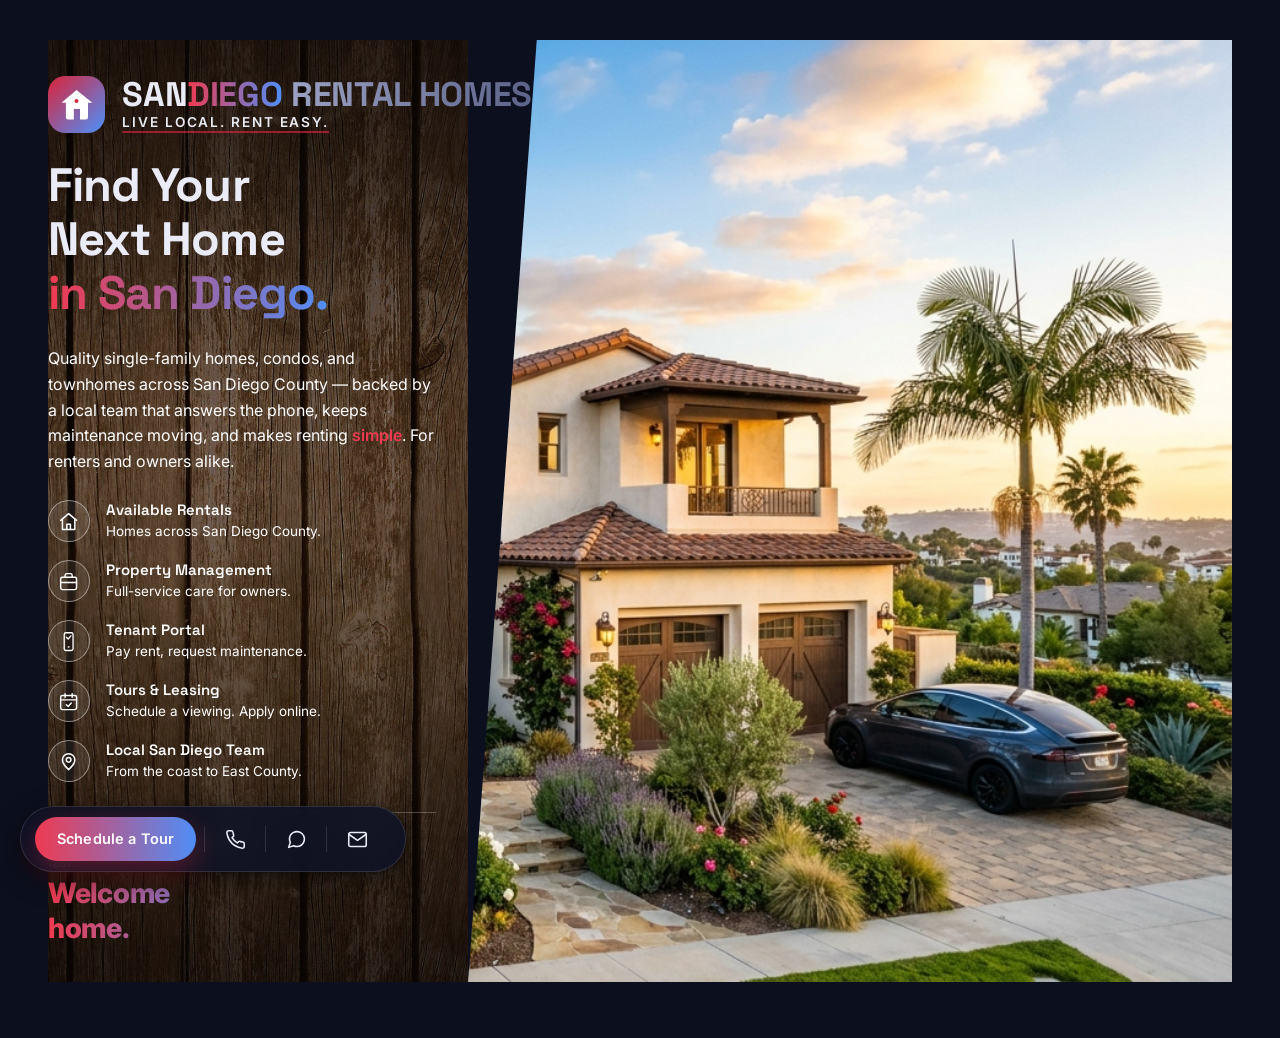
==== index.html @ 1c2e7d35 "Add ABL wood grain hero background (wood-bg.jpg + dark overlay, white text)" ====
<!doctype html>
<html lang="en">
<head>
  <meta charset="UTF-8">
  <meta name="viewport" content="width=device-width, initial-scale=1">
  <title>San Diego Rental Homes — Quality Rentals & Property Management in San Diego, CA</title>
  <meta name="description" content="Find your next home in San Diego. Quality single-family homes, condos, and townhomes for rent across San Diego County — plus full-service property management for owners. Call or text 619-642-2087.">
  <link rel="preconnect" href="https://fonts.googleapis.com">
  <link rel="preconnect" href="https://fonts.gstatic.com" crossorigin>
  <link href="https://fonts.googleapis.com/css2?family=Space+Grotesk:wght@500;600;700&family=Inter:wght@400;500;600;700&display=swap" rel="stylesheet">
  <link rel="icon" type="image/svg+xml" href="assets/logo.svg">
  <link rel="apple-touch-icon" sizes="180x180" href="assets/appicon-180.png">
  <link rel="manifest" href="site.webmanifest">
  <meta name="theme-color" content="#0b0f1e">
  <link rel="stylesheet" href="pages.css?v=14">
  <link rel="stylesheet" href="floating-bar.css?v=5">
</head>
<body>
  <div class="page">
    <div class="hero">
      <div class="hero-copy">
        <div class="brand"><a class="brand-mark" href="index.html" aria-label="San Diego Rental Homes home"><img src="assets/logo.svg" alt="San Diego Rental Homes logo"></a>

          <div class="brand-text">
            <a class="brand-home" href="index.html" aria-label="San Diego Rental Homes home"><h1 class="brand-title">SAN<span class="accent">DIEGO</span> <span class="suffix">RENTAL HOMES</span></h1></a>
            <a class="brand-sub" href="rentals.html">LIVE LOCAL. RENT EASY.</a>
          </div>
        </div>

        <h2 class="headline">
          Find Your Next Home<br>
          <span class="grad">in San Diego.</span>
        </h2>
        <p class="lede">
          Quality single-family homes, condos, and townhomes across San Diego County — backed by a local team that answers the phone, keeps maintenance moving, and makes renting <span class="hl">simple</span>. For renters and owners alike.
        </p>

      <div class="features">
        <div class="feature">
          <a class="feature-icon" href="rentals.html" aria-label="Available Rentals"><svg viewBox="0 0 24 24" fill="none" stroke-width="1.7" stroke-linecap="round" stroke-linejoin="round"><path d="M3 10.5 12 3l9 7.5"/><path d="M5 9.5V21h14V9.5"/><path d="M10 21v-6h4v6"/></svg></a>
          <div>
            <h3><a href="rentals.html">Available Rentals</a></h3>
            <p class="tight">Homes across San Diego County.</p>
          </div>
        </div>
        <div class="feature">
          <a class="feature-icon" href="management.html" aria-label="Property Management"><svg viewBox="0 0 24 24" fill="none" stroke-width="1.6" stroke-linecap="round" stroke-linejoin="round"><rect x="3" y="7" width="18" height="14" rx="2"/><path d="M8 7V5a2 2 0 0 1 2-2h4a2 2 0 0 1 2 2v2"/><path d="M3 13h18"/><path d="M8 13v0M12 13v0M16 13v0"/></svg></a>
          <div>
            <h3><a href="management.html">Property Management</a></h3>
            <p>Full-service care for owners.</p>
          </div>
        </div>
        <div class="feature">
          <a class="feature-icon" href="tenants.html" aria-label="Tenant Portal"><svg viewBox="0 0 24 24" fill="none" stroke-width="1.5"><rect x="7" y="2" width="10" height="20" rx="2"/><path d="M11 18h2"/><path d="M9.5 7l2 2 3-3.5" stroke-linecap="round" stroke-linejoin="round"/></svg></a>
          <div>
            <h3><a href="tenants.html">Tenant Portal</a></h3>
            <p>Pay rent, request maintenance.</p>
          </div>
        </div>
        <div class="feature">
          <a class="feature-icon" href="contact.html" aria-label="Tours and Leasing"><svg viewBox="0 0 24 24" fill="none" stroke-width="1.6" stroke-linecap="round" stroke-linejoin="round"><rect x="3" y="5" width="18" height="16" rx="2"/><path d="M8 3v4M16 3v4M3 10h18"/><path d="M9.5 15.5l2 2 3.5-4"/></svg></a>
          <div>
            <h3><a href="contact.html">Tours &amp; Leasing</a></h3>
            <p>Schedule a viewing. Apply online.</p>
          </div>
        </div>
        <div class="feature">
          <a class="feature-icon" href="management.html" aria-label="Local San Diego Team"><svg viewBox="0 0 24 24" fill="none" stroke-width="1.7" stroke-linecap="round" stroke-linejoin="round"><path d="M12 21s-7-6.1-7-11a7 7 0 0 1 14 0c0 4.9-7 11-7 11z"/><circle cx="12" cy="10" r="2.6"/></svg></a>
          <div>
            <h3><a href="contact.html">Local San Diego Team</a></h3>
            <p>From the coast to East County.</p>
          </div>
        </div>
      </div>

        <div class="cta-row">
          <div class="cta-text">
            Real homes. Real people. Real fast.<br>
            <a class="slamdunk-link" href="rentals.html" aria-label="See available rentals">Welcome home.</a>
          </div>

        </div>
      </div>

      <div class="hero-photo-frame">
        <img src="assets/hero.jpg" alt="A beautiful San Diego rental home at golden hour">
      </div>
    </div>
  </div>

    <script src="brand-fit.js?v=2"></script>
  <script src="swipe-nav.js?v=1"></script>
<nav class="footer-bar" role="navigation" aria-label="App actions">
  <a class="footer-btn footer-cta" aria-label="Schedule a Tour" href="contact.html"><span>Schedule a Tour</span></a>
  <div class="fb-divider"></div>
  <a class="footer-btn" aria-label="Call" href="tel:+16196422087"><svg viewBox="0 0 24 24"><path d="M22 16.92v3a2 2 0 0 1-2.18 2 19.79 19.79 0 0 1-8.63-3.07 19.5 19.5 0 0 1-6-6 19.79 19.79 0 0 1-3.07-8.67A2 2 0 0 1 4.11 2h3a2 2 0 0 1 2 1.72c.127.96.361 1.903.7 2.81a2 2 0 0 1-.45 2.11L8.09 9.91a16 16 0 0 0 6 6l1.27-1.27a2 2 0 0 1 2.11-.45c.907.339 1.85.573 2.81.7A2 2 0 0 1 22 16.92z"/></svg></a>
  <div class="fb-divider"></div>
  <a class="footer-btn" aria-label="Text" href="sms:+16196422087"><svg viewBox="0 0 24 24"><path d="M21 11.5a8.38 8.38 0 0 1-.9 3.8 8.5 8.5 0 0 1-7.6 4.7 8.38 8.38 0 0 1-3.8-.9L3 21l1.9-5.7a8.38 8.38 0 0 1-.9-3.8 8.5 8.5 0 0 1 4.7-7.6 8.38 8.38 0 0 1 3.8-.9h.5a8.48 8.48 0 0 1 8 8v.5z"/></svg></a>
  <div class="fb-divider"></div>
  <a class="footer-btn" aria-label="Email" href="mailto:buddy@birdrockfunding.com"><svg viewBox="0 0 24 24"><rect x="2" y="4" width="20" height="16" rx="2"/><path d="m22 6-10 7L2 6"/></svg></a>
</nav>
<script src="floating-bar.js?v=4"></script>

<script>
  window.chatwootSettings = {
    launcherTitle: "Chat with Buddy",
    position: 'right',
    locale: 'en',
    darkMode: 'dark',
    type: 'expanded'
  };
  (function(d,t) {
    var BASE_URL="https://app.chatwoot.com";
    var g=d.createElement(t),s=d.getElementsByTagName(t)[0];
    g.src=BASE_URL+"/packs/js/sdk.js";
    g.async = true;
    s.parentNode.insertBefore(g,s);
    g.onload=function(){
      window.chatwootSDK.run({
        websiteToken: 'w75DuTkaqM5nry2hyCZPVpFz',
        baseUrl: BASE_URL
      });
      var st = document.createElement('style');
      st.textContent = '#chatwoot_widget_launcher, .woot-widget-bubble, .chatwoot-launcher, ' +
        '.woot-widget-bubble-icon { background: linear-gradient(90deg, #ef3a50, #4f8ef7) !important; border-radius: 14px; }';
      document.head.appendChild(st);
    }
  })(document,"script");
</script>
</body>
</html>
---- pages.css ----
:root {
  --navy-950: #0b0f1e;
  --navy-900: #0f162c;
  --navy-700: #1c2547;
  --ink: #e9ecf7;
  --ink-dim: #aab1d1;
  --ink-faint: #7b83a8;
  --red: #d7263d;
  --blue: #4f8ef7;
  --red-bright: #ef3a50;
  --white: #ffffff;
  --gradient: linear-gradient(90deg, var(--red-bright), var(--blue));
}

* { box-sizing: border-box; }
html, body { margin: 0; min-height: 100%; }
html { background: var(--navy-950); }
body {
  overflow-x: hidden;
  background: var(--navy-950);
  color: var(--ink);
  font-family: Inter, ui-sans-serif, system-ui, sans-serif;
  -webkit-font-smoothing: antialiased;
}
a { color: inherit; text-decoration: none; }
h1, h2, h3 { font-family: 'Space Grotesk', Inter, ui-sans-serif, system-ui, sans-serif; }

.page { max-width: 1400px; margin: 0 auto; padding: 40px 48px 56px; }
.page-nav { display: flex; align-items: center; justify-content: space-between; gap: 20px; margin-bottom: 18px; }
.brand { display: flex; align-items: center; gap: 17.3px; }
.brand-mark { width: 56.9px; height: 56.9px; border-radius: 17.3px; object-fit: cover; flex-shrink: 0; background: linear-gradient(135deg, #d7263d, #4f8ef7); padding: 2px; }
.brand-title { margin: 0; font: 700 27.2px/1 'Space Grotesk', Inter, sans-serif; letter-spacing: -.01em; white-space: nowrap; }
.brand-title .accent, .page-heading .grad, .cta-text strong { background: var(--gradient); -webkit-background-clip: text; background-clip: text; color: transparent; }
.brand-title .suffix { background: linear-gradient(90deg, #9aa1c2, #5c6389); -webkit-background-clip: text; background-clip: text; color: transparent; }
.brand-sub { margin-top: 7px; color: #e8eaf3; font-size: 13.6px; font-weight: 600; letter-spacing: .14em; }
a.brand-sub { text-decoration: underline; text-decoration-color: rgba(215, 38, 61, .65); text-underline-offset: 4px; text-decoration-thickness: 2px; transition: color .15s, text-decoration-color .15s; }
a.brand-sub:hover { color: #ffffff; text-decoration-color: var(--blue); }
.lede-link { color: #ef3a50; font-weight: 600; text-decoration: underline; text-decoration-color: rgba(215, 38, 61, .55); text-underline-offset: 3px; transition: color .15s, text-decoration-color .15s; }
.lede-link:hover { color: var(--blue); text-decoration-color: var(--blue); }
.back-link { color: var(--ink-dim); font-size: 13px; font-weight: 600; }
.back-link:hover { color: var(--white); }

.hero { display: grid; grid-template-columns: minmax(320px, 420px) 1fr; gap: 0; align-items: stretch; min-height: 720px; }
.hero-copy { display: flex; flex-direction: column; gap: 26px; justify-content: center; padding: 32px 10px 32px 0; }
.page-heading { max-width: 410px; margin: 0; font-size: clamp(39.4px, 3.66vw, 53.4px); font-weight: 700; line-height: 1.15; letter-spacing: -.02em; }
.page-heading.heading-wide { font-size: clamp(36px, 3.25vw, 46px); letter-spacing: -.03em; }
.page-heading.mcp-heading { font-size: clamp(22px, 1.85vw, 28px); letter-spacing: -.025em; }
.page-lede { max-width: 44ch; margin: 0; color: var(--ink); font-size: 16px; line-height: 1.6; }


/* --- Homepage-specific classes (index.html) --- */
.headline { margin: 0; font-size: clamp(39.4px, 3.66vw, 53.4px); font-weight: 700; line-height: 1.15; letter-spacing: -.02em; text-wrap: balance; }
.headline .grad { background: var(--gradient); -webkit-background-clip: text; background-clip: text; color: transparent; }
.lede { max-width: 44ch; margin: 0; color: var(--ink); font-size: 16px; line-height: 1.6; }
.lede .hl { color: #ef3a50; font-weight: 600; }
.brand-mark img { width: 100%; height: 100%; object-fit: cover; border-radius: 15.3px; display: block; }
/* Side bullet list — same as Home page features */
.section-label { color: #ef3a50; font-size: 11px; font-weight: 700; letter-spacing: .18em; text-transform: uppercase; margin: 2px 0 -10px; }
.section-label:empty { display: none; }
.features { display: flex; flex-direction: column; gap: 18px; }
.features.compact { gap: 10px; }
.features.compact .feature-icon { width: 34px; height: 34px; }
.features.compact .feature-icon svg { width: 17px; height: 17px; }
.features.compact h3 { font-size: 13.5px; }
.features.compact p { font-size: 12px; }
.feature { display: flex; gap: 16px; align-items: flex-start; }
.feature-icon { width: 42px; height: 42px; border-radius: 50%; border: 1.5px solid rgba(215,38,61,0.55); display: flex; align-items: center; justify-content: center; flex-shrink: 0; background: rgba(215,38,61,0.08); color: inherit; }
.feature-icon svg { width: 21.25px; height: 21.25px; stroke: #ffffff; }
.feature h3 { font-size: 15px; font-weight: 600; margin: 0 0 2px; color: var(--ink); }
.feature p { font-size: 13.5px; line-height: 1.5; color: var(--ink-faint); margin: 0; max-width: none; }
.feature.active .feature-icon { background: var(--gradient); border-color: transparent; box-shadow: 0 6px 18px rgba(215,38,61,.35); }
.feature.active h3 a { background: var(--gradient); -webkit-background-clip: text; background-clip: text; color: transparent; }
.feature h3 a:hover { color: var(--white); }

.cta-row { display: flex; flex-direction: column; align-items: flex-start; gap: 14px; margin-top: 4px; padding-top: 20px; border-top: 1px solid rgba(255,255,255,.09); }
.cta-text { max-width: 200px; color: var(--ink); font-size: 13px; line-height: 1.5; }
.cta-text strong { font-size: 14px; font-weight: 600; }
.slamdunk-link { display: inline-block; margin-top: 4px; font-size: clamp(20px, 3vw, 28px); font-weight: 800; line-height: 1.25; letter-spacing: -.01em; background: var(--gradient); -webkit-background-clip: text; background-clip: text; color: transparent; transition: opacity .15s, transform .15s; }
.slamdunk-link:hover { opacity: .88; transform: translateY(-1px); }
.page-heading.flow-heading { letter-spacing: -.025em; }
@media (max-width: 980px) {
  .page-heading.flow-heading { font-size: clamp(35px, 7.15vw, 52px); white-space: nowrap; }
}
@media (max-width: 560px) {
  .page-heading.flow-heading { font-size: clamp(24px, 6.5vw, 34px); white-space: nowrap; }
}
.cta-button { display: inline-flex; align-items: center; gap: 10px; padding: 12px 22px; border-radius: 999px; background: var(--gradient); color: var(--white); font-size: 14.5px; font-weight: 600; white-space: nowrap; box-shadow: 0 10px 28px rgba(215,38,61,.35); }
.cta-button:hover { transform: translateY(-1px); }
.hero-photo-frame { position: relative; min-height: 720px; overflow: hidden; clip-path: polygon(9% 0%, 100% 0%, 100% 100%, 0% 100%); background: var(--navy-900); }
.hero-photo-frame img { position: absolute; inset: 0; display: block; width: 100%; height: 100%; object-fit: cover; object-position: 100% 50%; }

.page-footer { display: flex; justify-content: space-between; gap: 20px; margin-top: 22px; padding-top: 16px; border-top: 1px solid rgba(255,255,255,.09); color: var(--ink-faint); font-size: 12px; }
.footer-brand { display: flex; flex-direction: column; gap: 6px; text-align: left; }
.footer-contact { display: flex; flex-direction: column; gap: 5px; text-align: right; line-height: 1.5; }
.footer-contact a { color: var(--ink); text-decoration: underline; text-underline-offset: 3px; text-decoration-color: rgba(215,38,61,.55); }
.footer-contact a:hover { color: var(--white); }

@media (max-width: 980px) {
  .page { padding: 28px 20px 40px; }
  .page-nav { margin-bottom: 24px; }
  .brand { gap: 12px; }
  .brand-mark { width: 48px; height: 48px; border-radius: 14px; }
  .brand-title { font-size: 20px; }
  .brand-sub { font-size: 10px; letter-spacing: .11em; }
  .back-link { font-size: 12px; }
  .hero { grid-template-columns: 1fr; min-height: 0; }
  .hero-copy { gap: 20px; padding: 0 0 24px; }
  .page-heading { max-width: 680px; font-size: clamp(39.4px, 3.66vw, 53.4px); }
  .page-lede { max-width: 680px; }
  .cta-row { max-width: 680px; }
  .hero-photo-frame { min-height: 430px; clip-path: none; }
  .hero-photo-frame img { object-position: 100% 50%; }
}

@media (max-width: 560px) {
  .page-nav { align-items: flex-start; }
  .back-link { padding-top: 10px; }
  .page-heading { font-size: clamp(39.4px, 3.66vw, 53.4px); }
  .cta-text { max-width: 300px; }
  .cta-button { min-height: 44px; }
  .hero-photo-frame, .hero-photo-frame img { min-height: 330px; }
  .page-footer { flex-direction: column; gap: 8px; }
  .footer-contact { text-align: left; }
}

/* ── Wood grain hero panel (matches AmericasBestLenders.com) ── */
.hero-copy {
  background: #2b1d13 url('wood-bg.jpg') center/cover;
  box-shadow: inset 0 0 0 2000px rgba(20, 12, 6, .38);
  padding: 36px 32px 36px 0;
}
.hero-copy .lede, .hero-copy .page-lede, .hero-copy .cta-text,
.hero-copy .feature p, .hero-copy .feature h3 { color: #ffffff; }
.hero-copy .feature-icon { border-color: rgba(255,255,255,.45); background: rgba(255,255,255,.08); }
.hero-copy .cta-row { border-top-color: rgba(255,255,255,.25); }
@media (max-width: 980px) {
  .hero-copy { padding: 28px 24px; border-radius: 20px; }
}
---- floating-bar.css ----
/* Floating pill footer bar — app-style persistent actions (Glenn 9/3)
   Same pattern as his reference: centered pill, icon buttons, dividers. Styles the SlamDunk dark theme. */
:root{
  --fb-bg: rgba(13,18,38,.86);
  --fb-border: rgba(255,255,255,.12);
  --fb-icon: #e9ecf7;
  --fb-muted: #7b83a8;
  --fb-shadow:0 8px 24px rgba(0,0,0,.5), 0 2px 6px rgba(0,0,0,.3);
}
.footer-bar{
  position:fixed;
  left:20px;
  bottom:28px;
  display:flex;
  align-items:center;
  gap:6px;
  padding:10px 26px 10px 14px;
  background:var(--fb-bg);
  border:1px solid var(--fb-border);
  border-radius:999px;
  box-shadow:var(--fb-shadow);
  backdrop-filter:blur(12px);
  -webkit-backdrop-filter:blur(12px);
  z-index:9998;
}
.footer-btn{
  display:flex;
  align-items:center;
  justify-content:center;
  width:44px;
  height:44px;
  border-radius:999px;
  background:transparent;
  border:none;
  cursor:pointer;
  color:var(--fb-icon);
  transition:background .15s ease, transform .15s ease;
  text-decoration:none;
}
.footer-btn:hover:not(.active){
  background:rgba(255,255,255,.08);
  transform:translateY(-1px);
}
.footer-btn:active{
  transform:translateY(0);
}
.footer-btn.active{
  background:linear-gradient(90deg, #ef3a50, #4f8ef7);
  color:#fff;
}
.footer-btn svg{
  width:21px;
  height:21px;
  stroke:currentColor;
  fill:none;
  stroke-width:1.8;
  stroke-linecap:round;
  stroke-linejoin:round;
}
.footer-btn.footer-cta{
  width:auto;
  height:44px;
  padding:0 22px;
  background:linear-gradient(90deg, #ef3a50, #4f8ef7);
  color:#fff;
  font-weight:600;
  font-size:14.5px;
  letter-spacing:.01em;
  white-space:nowrap;
  border-radius:999px;
  box-shadow:0 10px 28px rgba(215,38,61,.35);
}
.footer-btn.footer-cta span{
  display:block;
  line-height:44px;
}
.footer-btn.footer-cta:hover{
  background:linear-gradient(90deg, #7a5be0, #3f7ef7);
  transform:translateY(-1px);
}
.fb-divider{
  width:1px;
  height:26px;
  background:var(--fb-border);
  margin:0 2px;
}
@media (max-width: 480px){
  .footer-bar{ left:12px; right:84px; bottom:18px; padding:8px 22px 8px 10px; gap:4px; overflow:hidden; }
  .footer-btn{ width:40px; height:40px; flex-shrink:0; }
  .footer-btn.footer-cta{ padding:0 18px; height:44px; font-size:14px; }
  .footer-btn.footer-cta span{ line-height:44px; }
}
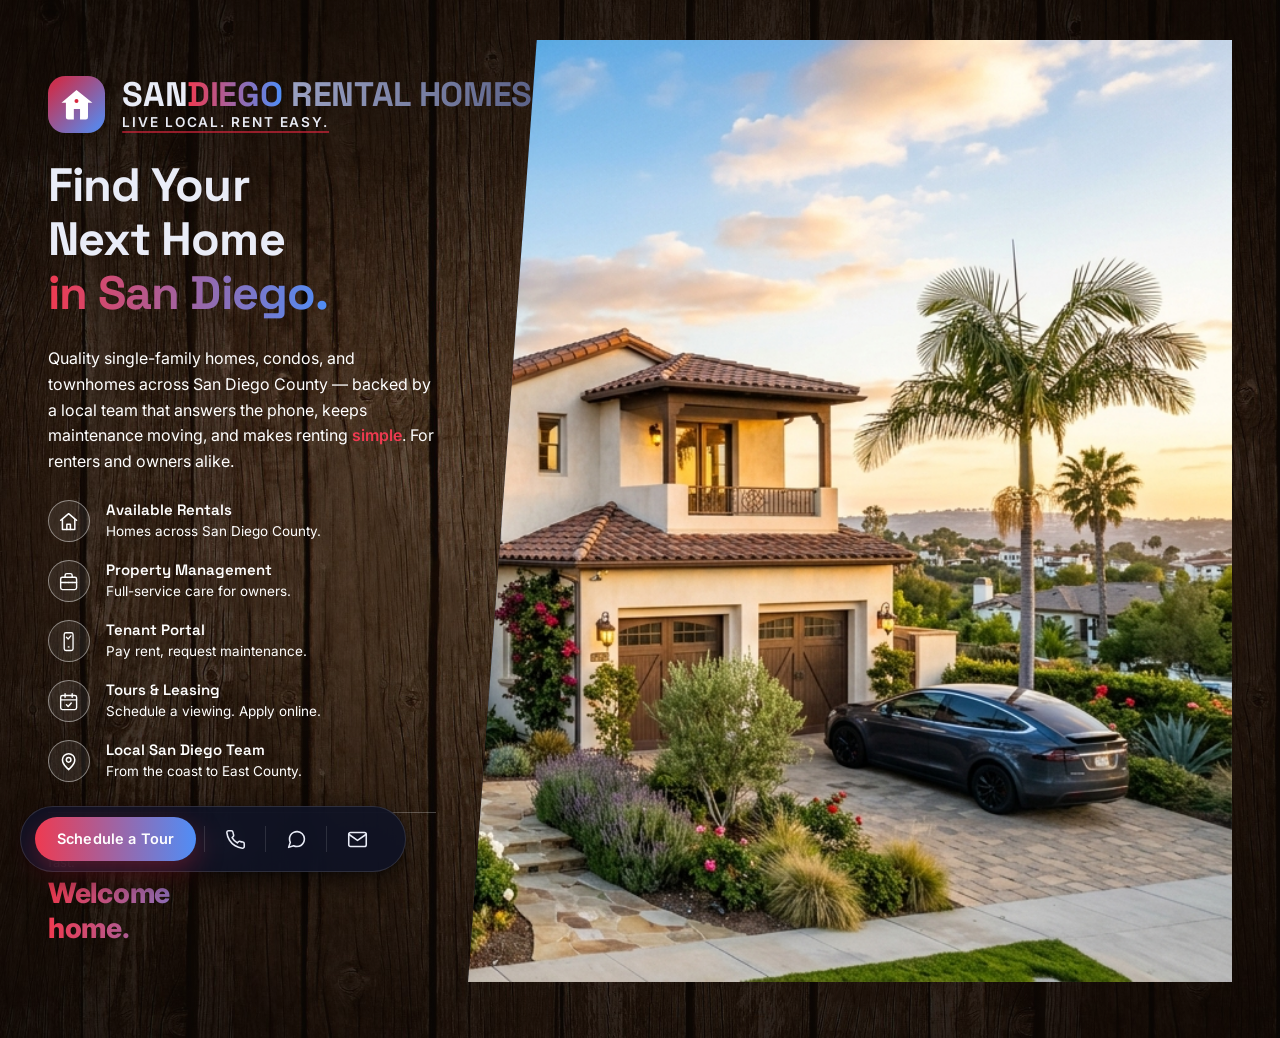
==== commit 3db6cb7a: "Wood grain full-page background, follows diagonal photo angle (dark overlay for contrast)" ====
--- a/index.html
+++ b/index.html
@@ -12,7 +12,7 @@
   <link rel="apple-touch-icon" sizes="180x180" href="assets/appicon-180.png">
   <link rel="manifest" href="site.webmanifest">
   <meta name="theme-color" content="#0b0f1e">
-  <link rel="stylesheet" href="pages.css?v=14">
+  <link rel="stylesheet" href="pages.css?v=15">
   <link rel="stylesheet" href="floating-bar.css?v=5">
 </head>
 <body>
--- a/pages.css
+++ b/pages.css
@@ -123,16 +123,19 @@
   .footer-contact { text-align: left; }
 }
 
-/* ── Wood grain hero panel (matches AmericasBestLenders.com) ── */
-.hero-copy {
-  background: #2b1d13 url('wood-bg.jpg') center/cover;
-  box-shadow: inset 0 0 0 2000px rgba(20, 12, 6, .38);
-  padding: 36px 32px 36px 0;
+/* ── Wood grain background - full page, follows photo angle (matches AmericasBestLenders.com) ── */
+html { background: #2b1d13; }
+body {
+  background:
+    linear-gradient(rgba(20, 12, 6, .45), rgba(20, 12, 6, .45)),
+    #2b1d13 url('wood-bg.jpg') center/cover;
 }
+.hero-copy { padding: 36px 32px 36px 0; }
 .hero-copy .lede, .hero-copy .page-lede, .hero-copy .cta-text,
 .hero-copy .feature p, .hero-copy .feature h3 { color: #ffffff; }
 .hero-copy .feature-icon { border-color: rgba(255,255,255,.45); background: rgba(255,255,255,.08); }
 .hero-copy .cta-row { border-top-color: rgba(255,255,255,.25); }
+.page-footer { border-top-color: rgba(255,255,255,.25); }
 @media (max-width: 980px) {
   .hero-copy { padding: 28px 24px; border-radius: 20px; }
 }
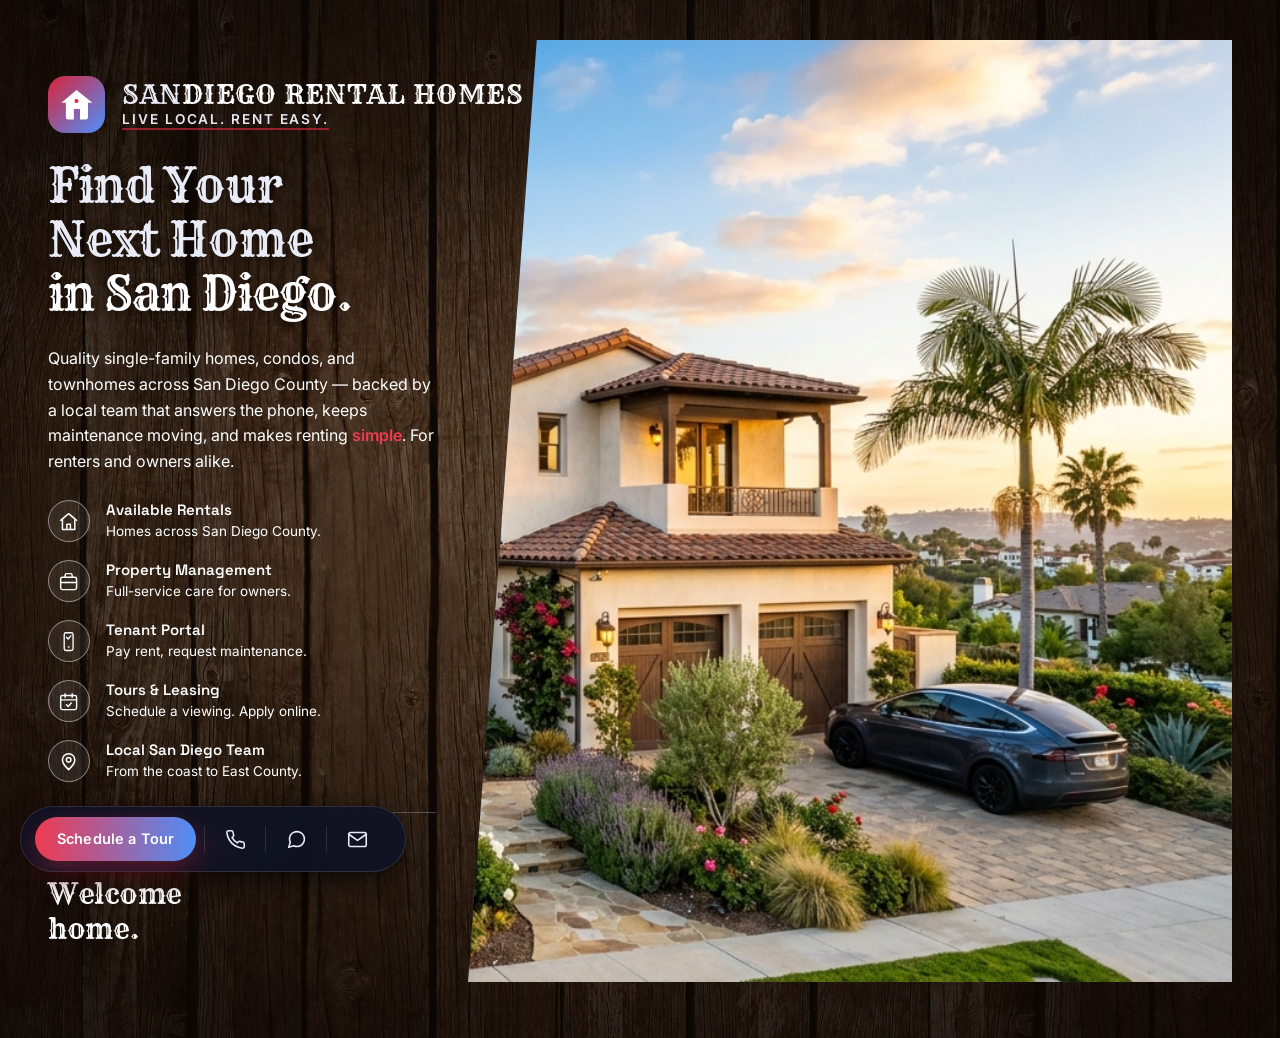
==== commit e3322613: "Add floating footer to all sub-pages, all-white titles, cowboy Rye font lettering" ====
--- a/index.html
+++ b/index.html
@@ -7,12 +7,12 @@
   <meta name="description" content="Find your next home in San Diego. Quality single-family homes, condos, and townhomes for rent across San Diego County — plus full-service property management for owners. Call or text 619-642-2087.">
   <link rel="preconnect" href="https://fonts.googleapis.com">
   <link rel="preconnect" href="https://fonts.gstatic.com" crossorigin>
-  <link href="https://fonts.googleapis.com/css2?family=Space+Grotesk:wght@500;600;700&family=Inter:wght@400;500;600;700&display=swap" rel="stylesheet">
+  <link href="https://fonts.googleapis.com/css2?family=Rye&family=Space+Grotesk:wght@500;600;700&family=Inter:wght@400;500;600;700&display=swap" rel="stylesheet">
   <link rel="icon" type="image/svg+xml" href="assets/logo.svg">
   <link rel="apple-touch-icon" sizes="180x180" href="assets/appicon-180.png">
   <link rel="manifest" href="site.webmanifest">
   <meta name="theme-color" content="#0b0f1e">
-  <link rel="stylesheet" href="pages.css?v=15">
+  <link rel="stylesheet" href="pages.css?v=16">
   <link rel="stylesheet" href="floating-bar.css?v=5">
 </head>
 <body>
--- a/pages.css
+++ b/pages.css
@@ -139,3 +139,14 @@
 @media (max-width: 980px) {
   .hero-copy { padding: 28px 24px; border-radius: 20px; }
 }
+
+/* -- Titles ALL WHITE + cowboy lettering (Glenn 9/13 3:01 PM) -- */
+.brand-title { font-family: 'Rye', 'Space Grotesk', serif; font-weight: 400; letter-spacing: .02em; }
+.headline, .page-heading, .slamdunk-link { font-family: 'Rye', 'Space Grotesk', serif; font-weight: 400; }
+.headline .grad, .page-heading .grad, .brand-title .accent, .brand-title .suffix,
+.cta-text strong, .slamdunk-link { background: none !important; -webkit-background-clip: initial !important; background-clip: initial !important; color: #ffffff !important; }
+.brand-title .accent { color: #ffffff !important; }
+.brand-title .suffix { color: #ffffff !important; }
+.headline { text-shadow: 0 2px 10px rgba(0,0,0,.45); }
+.brand-title { font-size: 25px; }
+@media (max-width: 980px) { .brand-title { font-size: 18px; } }
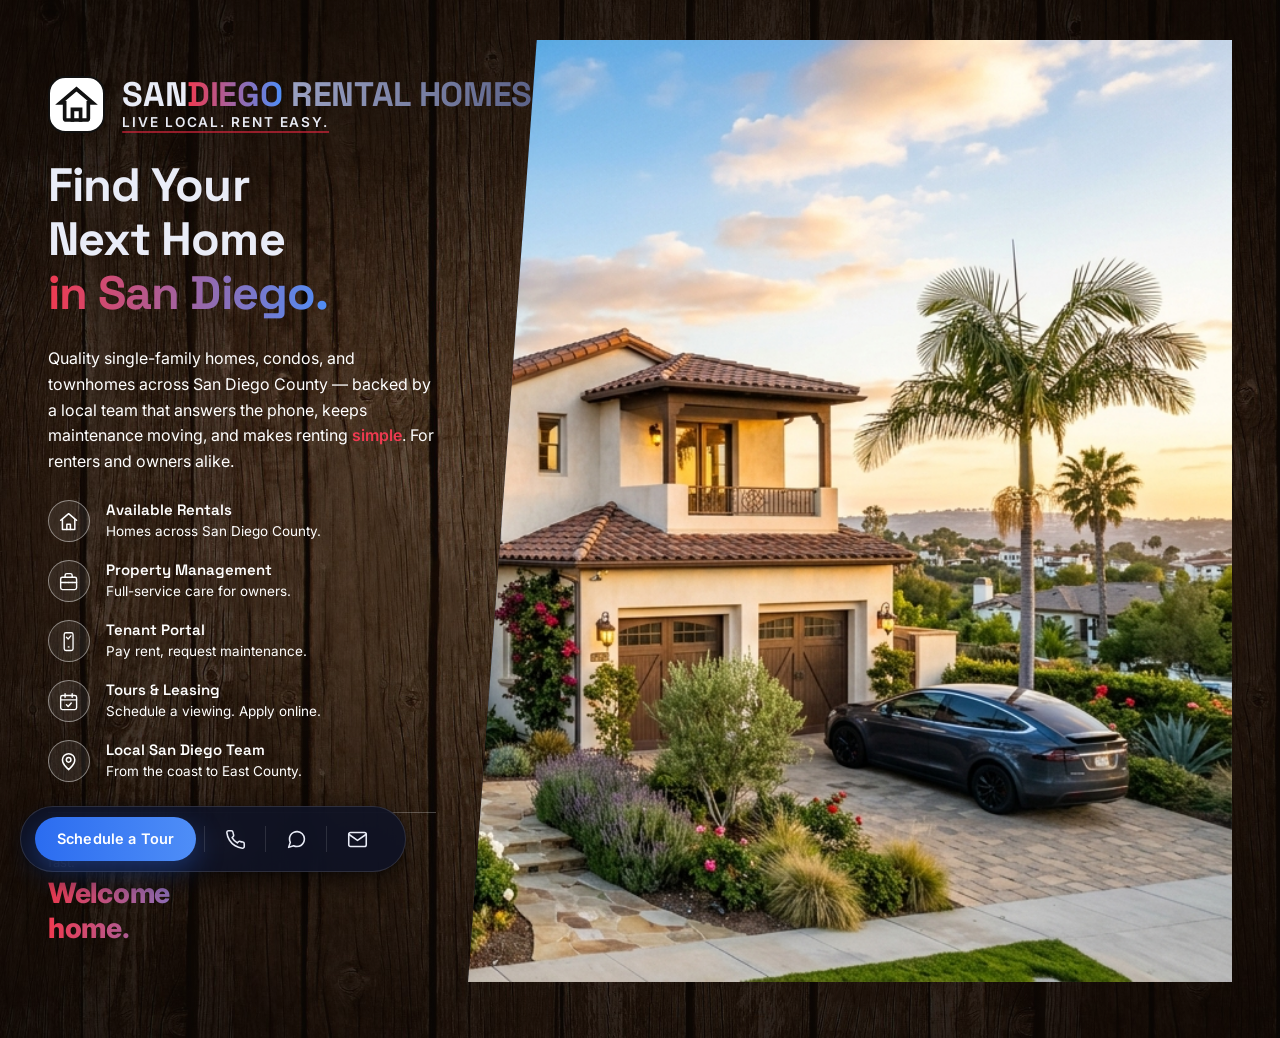
==== commit c1082ce2: "Revert cowboy titles, live chat + Schedule gradient blue, rancher-brand black-on-white house logo" ====
--- a/index.html
+++ b/index.html
@@ -7,13 +7,13 @@
   <meta name="description" content="Find your next home in San Diego. Quality single-family homes, condos, and townhomes for rent across San Diego County — plus full-service property management for owners. Call or text 619-642-2087.">
   <link rel="preconnect" href="https://fonts.googleapis.com">
   <link rel="preconnect" href="https://fonts.gstatic.com" crossorigin>
-  <link href="https://fonts.googleapis.com/css2?family=Rye&family=Space+Grotesk:wght@500;600;700&family=Inter:wght@400;500;600;700&display=swap" rel="stylesheet">
+  <link href="https://fonts.googleapis.com/css2?family=Space+Grotesk:wght@500;600;700&family=Inter:wght@400;500;600;700&display=swap" rel="stylesheet">
   <link rel="icon" type="image/svg+xml" href="assets/logo.svg">
   <link rel="apple-touch-icon" sizes="180x180" href="assets/appicon-180.png">
   <link rel="manifest" href="site.webmanifest">
   <meta name="theme-color" content="#0b0f1e">
-  <link rel="stylesheet" href="pages.css?v=16">
-  <link rel="stylesheet" href="floating-bar.css?v=5">
+  <link rel="stylesheet" href="pages.css?v=17">
+  <link rel="stylesheet" href="floating-bar.css?v=6">
 </head>
 <body>
   <div class="page">
@@ -122,7 +122,7 @@
       });
       var st = document.createElement('style');
       st.textContent = '#chatwoot_widget_launcher, .woot-widget-bubble, .chatwoot-launcher, ' +
-        '.woot-widget-bubble-icon { background: linear-gradient(90deg, #ef3a50, #4f8ef7) !important; border-radius: 14px; }';
+        '.woot-widget-bubble-icon { background: linear-gradient(90deg, #2b6cf0, #4f8ef7) !important; border-radius: 14px; }';
       document.head.appendChild(st);
     }
   })(document,"script");
--- a/pages.css
+++ b/pages.css
@@ -140,13 +140,5 @@
   .hero-copy { padding: 28px 24px; border-radius: 20px; }
 }
 
-/* -- Titles ALL WHITE + cowboy lettering (Glenn 9/13 3:01 PM) -- */
-.brand-title { font-family: 'Rye', 'Space Grotesk', serif; font-weight: 400; letter-spacing: .02em; }
-.headline, .page-heading, .slamdunk-link { font-family: 'Rye', 'Space Grotesk', serif; font-weight: 400; }
-.headline .grad, .page-heading .grad, .brand-title .accent, .brand-title .suffix,
-.cta-text strong, .slamdunk-link { background: none !important; -webkit-background-clip: initial !important; background-clip: initial !important; color: #ffffff !important; }
-.brand-title .accent { color: #ffffff !important; }
-.brand-title .suffix { color: #ffffff !important; }
-.headline { text-shadow: 0 2px 10px rgba(0,0,0,.45); }
-.brand-title { font-size: 25px; }
-@media (max-width: 980px) { .brand-title { font-size: 18px; } }
+/* -- Rancher-brand logo plate (Glenn 9/13 3:23 PM) -- */
+.brand-mark { background: #ffffff; border: 2.5px solid #111111; }
--- a/floating-bar.css
+++ b/floating-bar.css
@@ -45,7 +45,7 @@
   transform:translateY(0);
 }
 .footer-btn.active{
-  background:linear-gradient(90deg, #ef3a50, #4f8ef7);
+  background:linear-gradient(90deg, #2b6cf0, #4f8ef7);
   color:#fff;
 }
 .footer-btn svg{
@@ -61,21 +61,21 @@
   width:auto;
   height:44px;
   padding:0 22px;
-  background:linear-gradient(90deg, #ef3a50, #4f8ef7);
+  background:linear-gradient(90deg, #2b6cf0, #4f8ef7);
   color:#fff;
   font-weight:600;
   font-size:14.5px;
   letter-spacing:.01em;
   white-space:nowrap;
   border-radius:999px;
-  box-shadow:0 10px 28px rgba(215,38,61,.35);
+  box-shadow:0 10px 28px rgba(43,108,240,.35);
 }
 .footer-btn.footer-cta span{
   display:block;
   line-height:44px;
 }
 .footer-btn.footer-cta:hover{
-  background:linear-gradient(90deg, #7a5be0, #3f7ef7);
+  background:linear-gradient(90deg, #1e56d6, #3a7ef5);
   transform:translateY(-1px);
 }
 .fb-divider{
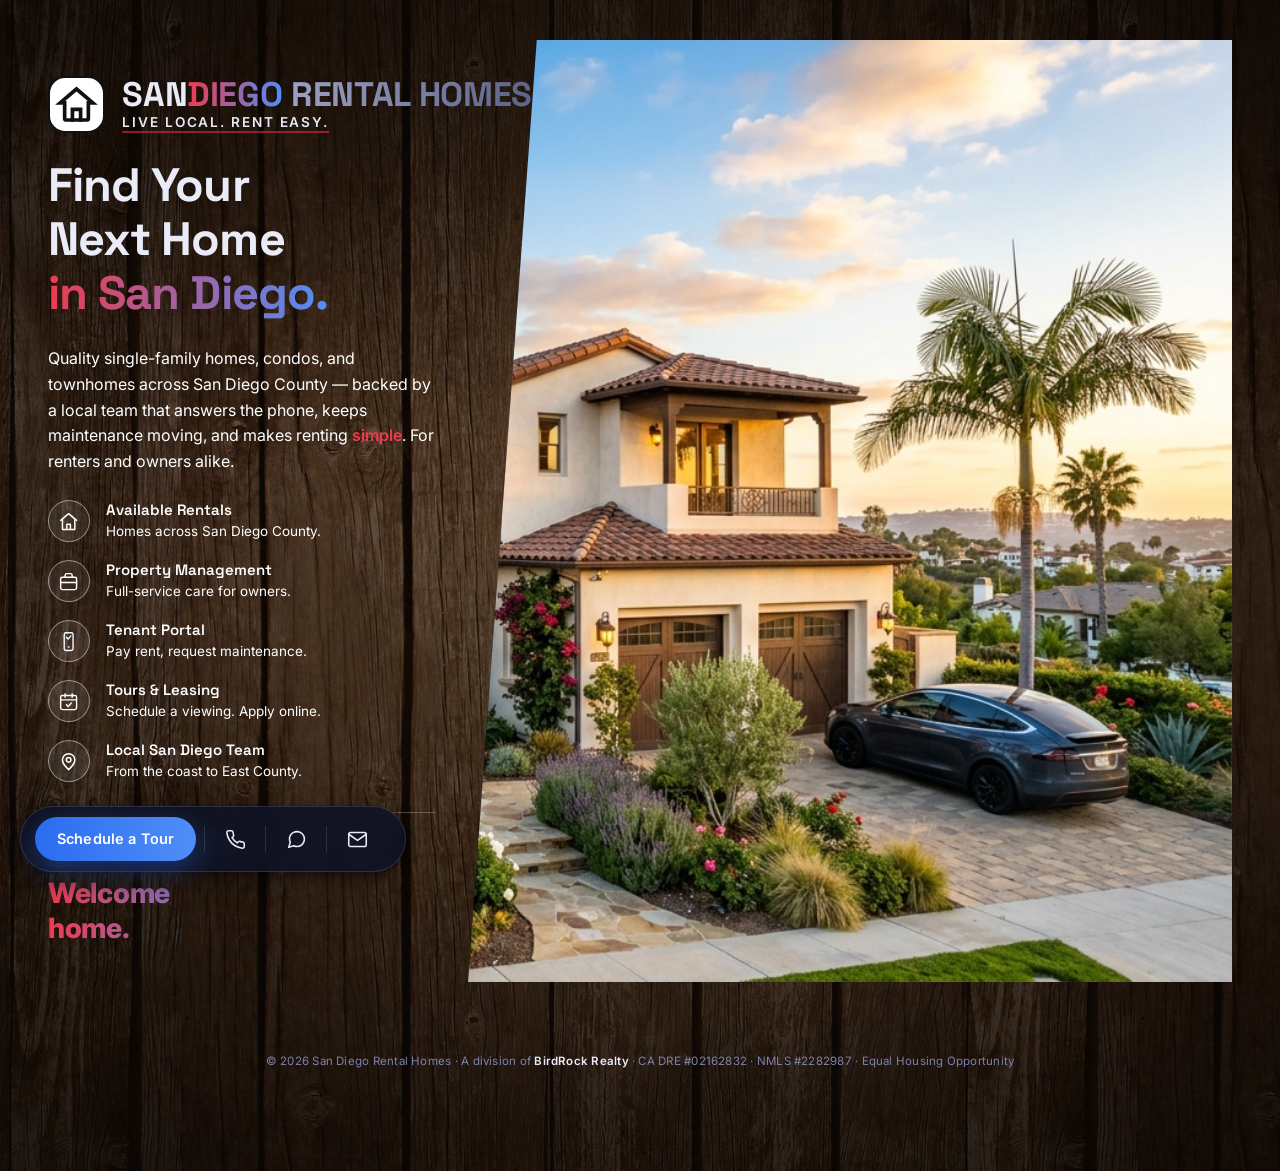
==== commit ba255a5f: "Add legal licensing footer: division of BirdRock Realty, CA DRE #02162832, NMLS #2282987, Equal Hous" ====
--- a/index.html
+++ b/index.html
@@ -13,7 +13,7 @@
   <link rel="manifest" href="site.webmanifest">
   <meta name="theme-color" content="#0b0f1e">
   <link rel="stylesheet" href="pages.css?v=17">
-  <link rel="stylesheet" href="floating-bar.css?v=6">
+  <link rel="stylesheet" href="floating-bar.css?v=7">
 </head>
 <body>
   <div class="page">
@@ -99,7 +99,7 @@
   <div class="fb-divider"></div>
   <a class="footer-btn" aria-label="Email" href="mailto:buddy@birdrockfunding.com"><svg viewBox="0 0 24 24"><rect x="2" y="4" width="20" height="16" rx="2"/><path d="m22 6-10 7L2 6"/></svg></a>
 </nav>
-<script src="floating-bar.js?v=4"></script>
+<script src="floating-bar.js?v=5"></script>
 
 <script>
   window.chatwootSettings = {
--- a/floating-bar.css
+++ b/floating-bar.css
@@ -84,6 +84,18 @@
   background:var(--fb-border);
   margin:0 2px;
 }
+
+/* Legal licensing footer (Glenn 9/13) */
+.legal-footer{
+  margin-top:14px;
+  padding:0 4px 100px;
+  color:var(--fb-muted);
+  font-size:11.5px;
+  text-align:center;
+  letter-spacing:.02em;
+  line-height:1.6;
+}
+.legal-footer .lf-strong{ font-weight:600; color:#e9ecf7; }
 @media (max-width: 480px){
   .footer-bar{ left:12px; right:84px; bottom:18px; padding:8px 22px 8px 10px; gap:4px; overflow:hidden; }
   .footer-btn{ width:40px; height:40px; flex-shrink:0; }
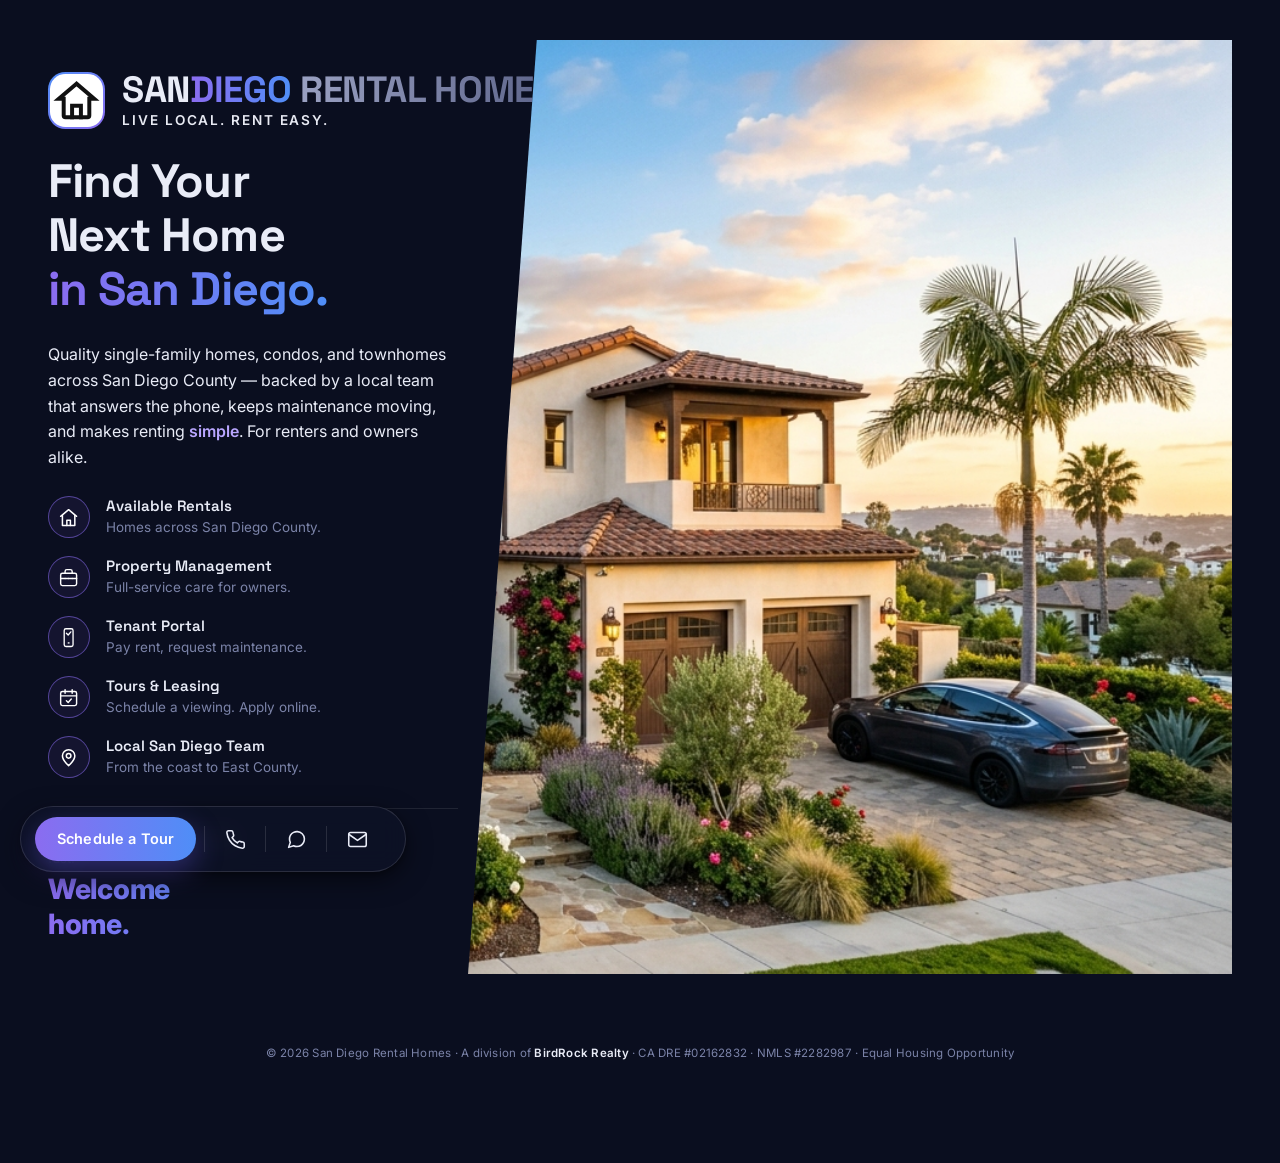
==== commit 7621853a: "Convert to SlamDunk Technologies template (Glenn 9/22): adopt slamdunktechnologies.com pages.css the" ====
--- a/index.html
+++ b/index.html
@@ -11,9 +11,9 @@
   <link rel="icon" type="image/svg+xml" href="assets/logo.svg">
   <link rel="apple-touch-icon" sizes="180x180" href="assets/appicon-180.png">
   <link rel="manifest" href="site.webmanifest">
-  <meta name="theme-color" content="#0b0f1e">
-  <link rel="stylesheet" href="pages.css?v=17">
-  <link rel="stylesheet" href="floating-bar.css?v=7">
+  <meta name="theme-color" content="#000000">
+  <link rel="stylesheet" href="pages.css?v=12">
+  <link rel="stylesheet" href="floating-bar.css?v=4">
 </head>
 <body>
   <div class="page">
@@ -117,7 +117,7 @@
     s.parentNode.insertBefore(g,s);
     g.onload=function(){
       window.chatwootSDK.run({
-        websiteToken: 'w75DuTkaqM5nry2hyCZPVpFz',
+        websiteToken: 'yThfudZBD2Ke6P4F8vaH173w',
         baseUrl: BASE_URL
       });
       var st = document.createElement('style');
--- a/pages.css
+++ b/pages.css
@@ -1,19 +1,18 @@
 :root {
-  --navy-950: #0b0f1e;
-  --navy-900: #0f162c;
+  --navy-950: #0a0e1f;
+  --navy-900: #0d1226;
   --navy-700: #1c2547;
   --ink: #e9ecf7;
   --ink-dim: #aab1d1;
   --ink-faint: #7b83a8;
-  --red: #d7263d;
+  --violet: #8b6cf0;
   --blue: #4f8ef7;
-  --red-bright: #ef3a50;
   --white: #ffffff;
-  --gradient: linear-gradient(90deg, var(--red-bright), var(--blue));
+  --gradient: linear-gradient(90deg, var(--violet), var(--blue));
 }
 
 * { box-sizing: border-box; }
-html, body { margin: 0; min-height: 100%; }
+html, body { margin: 0; min-height: 100%; overscroll-behavior-x: none; }
 html { background: var(--navy-950); }
 body {
   overflow-x: hidden;
@@ -28,14 +27,14 @@
 .page { max-width: 1400px; margin: 0 auto; padding: 40px 48px 56px; }
 .page-nav { display: flex; align-items: center; justify-content: space-between; gap: 20px; margin-bottom: 18px; }
 .brand { display: flex; align-items: center; gap: 17.3px; }
-.brand-mark { width: 56.9px; height: 56.9px; border-radius: 17.3px; object-fit: cover; flex-shrink: 0; background: linear-gradient(135deg, #d7263d, #4f8ef7); padding: 2px; }
+.brand-mark { width: 56.9px; height: 56.9px; border-radius: 17.3px; object-fit: cover; flex-shrink: 0; background: linear-gradient(135deg, #4f8ef7, #8b6cf0); padding: 2px; }
 .brand-title { margin: 0; font: 700 27.2px/1 'Space Grotesk', Inter, sans-serif; letter-spacing: -.01em; white-space: nowrap; }
 .brand-title .accent, .page-heading .grad, .cta-text strong { background: var(--gradient); -webkit-background-clip: text; background-clip: text; color: transparent; }
 .brand-title .suffix { background: linear-gradient(90deg, #9aa1c2, #5c6389); -webkit-background-clip: text; background-clip: text; color: transparent; }
 .brand-sub { margin-top: 7px; color: #e8eaf3; font-size: 13.6px; font-weight: 600; letter-spacing: .14em; }
-a.brand-sub { text-decoration: underline; text-decoration-color: rgba(215, 38, 61, .65); text-underline-offset: 4px; text-decoration-thickness: 2px; transition: color .15s, text-decoration-color .15s; }
+a.brand-sub { text-decoration: none; transition: color .15s; }
 a.brand-sub:hover { color: #ffffff; text-decoration-color: var(--blue); }
-.lede-link { color: #ef3a50; font-weight: 600; text-decoration: underline; text-decoration-color: rgba(215, 38, 61, .55); text-underline-offset: 3px; transition: color .15s, text-decoration-color .15s; }
+.lede-link { color: #a98cff; font-weight: 600; text-decoration: underline; text-decoration-color: rgba(139, 108, 240, .55); text-underline-offset: 3px; transition: color .15s, text-decoration-color .15s; }
 .lede-link:hover { color: var(--blue); text-decoration-color: var(--blue); }
 .back-link { color: var(--ink-dim); font-size: 13px; font-weight: 600; }
 .back-link:hover { color: var(--white); }
@@ -52,10 +51,10 @@
 .headline { margin: 0; font-size: clamp(39.4px, 3.66vw, 53.4px); font-weight: 700; line-height: 1.15; letter-spacing: -.02em; text-wrap: balance; }
 .headline .grad { background: var(--gradient); -webkit-background-clip: text; background-clip: text; color: transparent; }
 .lede { max-width: 44ch; margin: 0; color: var(--ink); font-size: 16px; line-height: 1.6; }
-.lede .hl { color: #ef3a50; font-weight: 600; }
+.lede .hl { color: #b9a6ff; font-weight: 600; }
 .brand-mark img { width: 100%; height: 100%; object-fit: cover; border-radius: 15.3px; display: block; }
 /* Side bullet list — same as Home page features */
-.section-label { color: #ef3a50; font-size: 11px; font-weight: 700; letter-spacing: .18em; text-transform: uppercase; margin: 2px 0 -10px; }
+.section-label { color: #b9a6ff; font-size: 11px; font-weight: 700; letter-spacing: .18em; text-transform: uppercase; margin: 2px 0 -10px; }
 .section-label:empty { display: none; }
 .features { display: flex; flex-direction: column; gap: 18px; }
 .features.compact { gap: 10px; }
@@ -64,11 +63,11 @@
 .features.compact h3 { font-size: 13.5px; }
 .features.compact p { font-size: 12px; }
 .feature { display: flex; gap: 16px; align-items: flex-start; }
-.feature-icon { width: 42px; height: 42px; border-radius: 50%; border: 1.5px solid rgba(215,38,61,0.55); display: flex; align-items: center; justify-content: center; flex-shrink: 0; background: rgba(215,38,61,0.08); color: inherit; }
+.feature-icon { width: 42px; height: 42px; border-radius: 50%; border: 1.5px solid rgba(139,108,240,0.55); display: flex; align-items: center; justify-content: center; flex-shrink: 0; background: rgba(139,108,240,0.08); color: inherit; }
 .feature-icon svg { width: 21.25px; height: 21.25px; stroke: #ffffff; }
 .feature h3 { font-size: 15px; font-weight: 600; margin: 0 0 2px; color: var(--ink); }
 .feature p { font-size: 13.5px; line-height: 1.5; color: var(--ink-faint); margin: 0; max-width: none; }
-.feature.active .feature-icon { background: var(--gradient); border-color: transparent; box-shadow: 0 6px 18px rgba(215,38,61,.35); }
+.feature.active .feature-icon { background: var(--gradient); border-color: transparent; box-shadow: 0 6px 18px rgba(107,90,240,.35); }
 .feature.active h3 a { background: var(--gradient); -webkit-background-clip: text; background-clip: text; color: transparent; }
 .feature h3 a:hover { color: var(--white); }
 
@@ -84,7 +83,7 @@
 @media (max-width: 560px) {
   .page-heading.flow-heading { font-size: clamp(24px, 6.5vw, 34px); white-space: nowrap; }
 }
-.cta-button { display: inline-flex; align-items: center; gap: 10px; padding: 12px 22px; border-radius: 999px; background: var(--gradient); color: var(--white); font-size: 14.5px; font-weight: 600; white-space: nowrap; box-shadow: 0 10px 28px rgba(215,38,61,.35); }
+.cta-button { display: inline-flex; align-items: center; gap: 10px; padding: 12px 22px; border-radius: 999px; background: var(--gradient); color: var(--white); font-size: 14.5px; font-weight: 600; white-space: nowrap; box-shadow: 0 10px 28px rgba(107,90,240,.35); }
 .cta-button:hover { transform: translateY(-1px); }
 .hero-photo-frame { position: relative; min-height: 720px; overflow: hidden; clip-path: polygon(9% 0%, 100% 0%, 100% 100%, 0% 100%); background: var(--navy-900); }
 .hero-photo-frame img { position: absolute; inset: 0; display: block; width: 100%; height: 100%; object-fit: cover; object-position: 100% 50%; }
@@ -92,7 +91,7 @@
 .page-footer { display: flex; justify-content: space-between; gap: 20px; margin-top: 22px; padding-top: 16px; border-top: 1px solid rgba(255,255,255,.09); color: var(--ink-faint); font-size: 12px; }
 .footer-brand { display: flex; flex-direction: column; gap: 6px; text-align: left; }
 .footer-contact { display: flex; flex-direction: column; gap: 5px; text-align: right; line-height: 1.5; }
-.footer-contact a { color: var(--ink); text-decoration: underline; text-underline-offset: 3px; text-decoration-color: rgba(215,38,61,.55); }
+.footer-contact a { color: var(--ink); text-decoration: underline; text-underline-offset: 3px; text-decoration-color: rgba(139,108,240,.55); }
 .footer-contact a:hover { color: var(--white); }
 
 @media (max-width: 980px) {
@@ -122,23 +121,3 @@
   .page-footer { flex-direction: column; gap: 8px; }
   .footer-contact { text-align: left; }
 }
-
-/* ── Wood grain background - full page, follows photo angle (matches AmericasBestLenders.com) ── */
-html { background: #2b1d13; }
-body {
-  background:
-    linear-gradient(rgba(20, 12, 6, .45), rgba(20, 12, 6, .45)),
-    #2b1d13 url('wood-bg.jpg') center/cover;
-}
-.hero-copy { padding: 36px 32px 36px 0; }
-.hero-copy .lede, .hero-copy .page-lede, .hero-copy .cta-text,
-.hero-copy .feature p, .hero-copy .feature h3 { color: #ffffff; }
-.hero-copy .feature-icon { border-color: rgba(255,255,255,.45); background: rgba(255,255,255,.08); }
-.hero-copy .cta-row { border-top-color: rgba(255,255,255,.25); }
-.page-footer { border-top-color: rgba(255,255,255,.25); }
-@media (max-width: 980px) {
-  .hero-copy { padding: 28px 24px; border-radius: 20px; }
-}
-
-/* -- Rancher-brand logo plate (Glenn 9/13 3:23 PM) -- */
-.brand-mark { background: #ffffff; border: 2.5px solid #111111; }
--- a/floating-bar.css
+++ b/floating-bar.css
@@ -45,7 +45,7 @@
   transform:translateY(0);
 }
 .footer-btn.active{
-  background:linear-gradient(90deg, #2b6cf0, #4f8ef7);
+  background:linear-gradient(90deg, #8b6cf0, #4f8ef7);
   color:#fff;
 }
 .footer-btn svg{
@@ -61,21 +61,21 @@
   width:auto;
   height:44px;
   padding:0 22px;
-  background:linear-gradient(90deg, #2b6cf0, #4f8ef7);
+  background:linear-gradient(90deg, #8b6cf0, #4f8ef7);
   color:#fff;
   font-weight:600;
   font-size:14.5px;
   letter-spacing:.01em;
   white-space:nowrap;
   border-radius:999px;
-  box-shadow:0 10px 28px rgba(43,108,240,.35);
+  box-shadow:0 10px 28px rgba(107,90,240,.35);
 }
 .footer-btn.footer-cta span{
   display:block;
   line-height:44px;
 }
 .footer-btn.footer-cta:hover{
-  background:linear-gradient(90deg, #1e56d6, #3a7ef5);
+  background:linear-gradient(90deg, #7a5be0, #3f7ef7);
   transform:translateY(-1px);
 }
 .fb-divider{
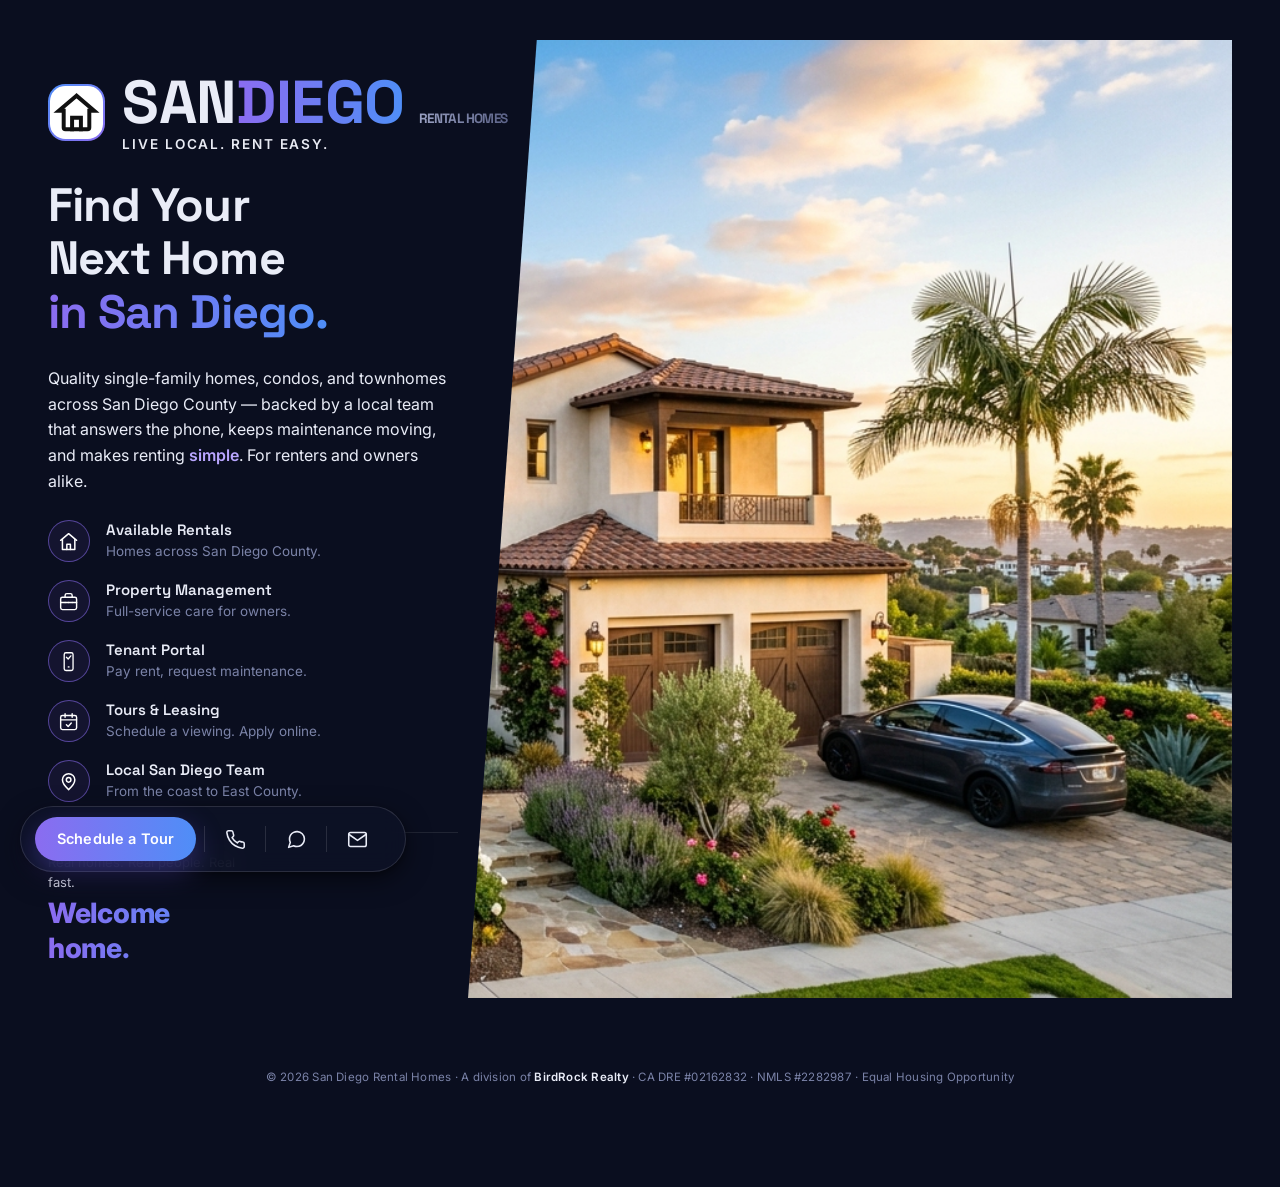
==== commit 6a61f744: "SlamDunk template: brand-title size fit for longer rental-homes name" ====
--- a/index.html
+++ b/index.html
@@ -12,7 +12,7 @@
   <link rel="apple-touch-icon" sizes="180x180" href="assets/appicon-180.png">
   <link rel="manifest" href="site.webmanifest">
   <meta name="theme-color" content="#000000">
-  <link rel="stylesheet" href="pages.css?v=12">
+  <link rel="stylesheet" href="pages.css?v=13">
   <link rel="stylesheet" href="floating-bar.css?v=4">
 </head>
 <body>
--- a/pages.css
+++ b/pages.css
@@ -121,3 +121,7 @@
   .page-footer { flex-direction: column; gap: 8px; }
   .footer-contact { text-align: left; }
 }
+
+/* Brand title fit override - rental names are longer than SLAMDUNK */
+.brand-title { font-size: 20.4px; }
+.brand-title .suffix { font-size: 13.5px; }
